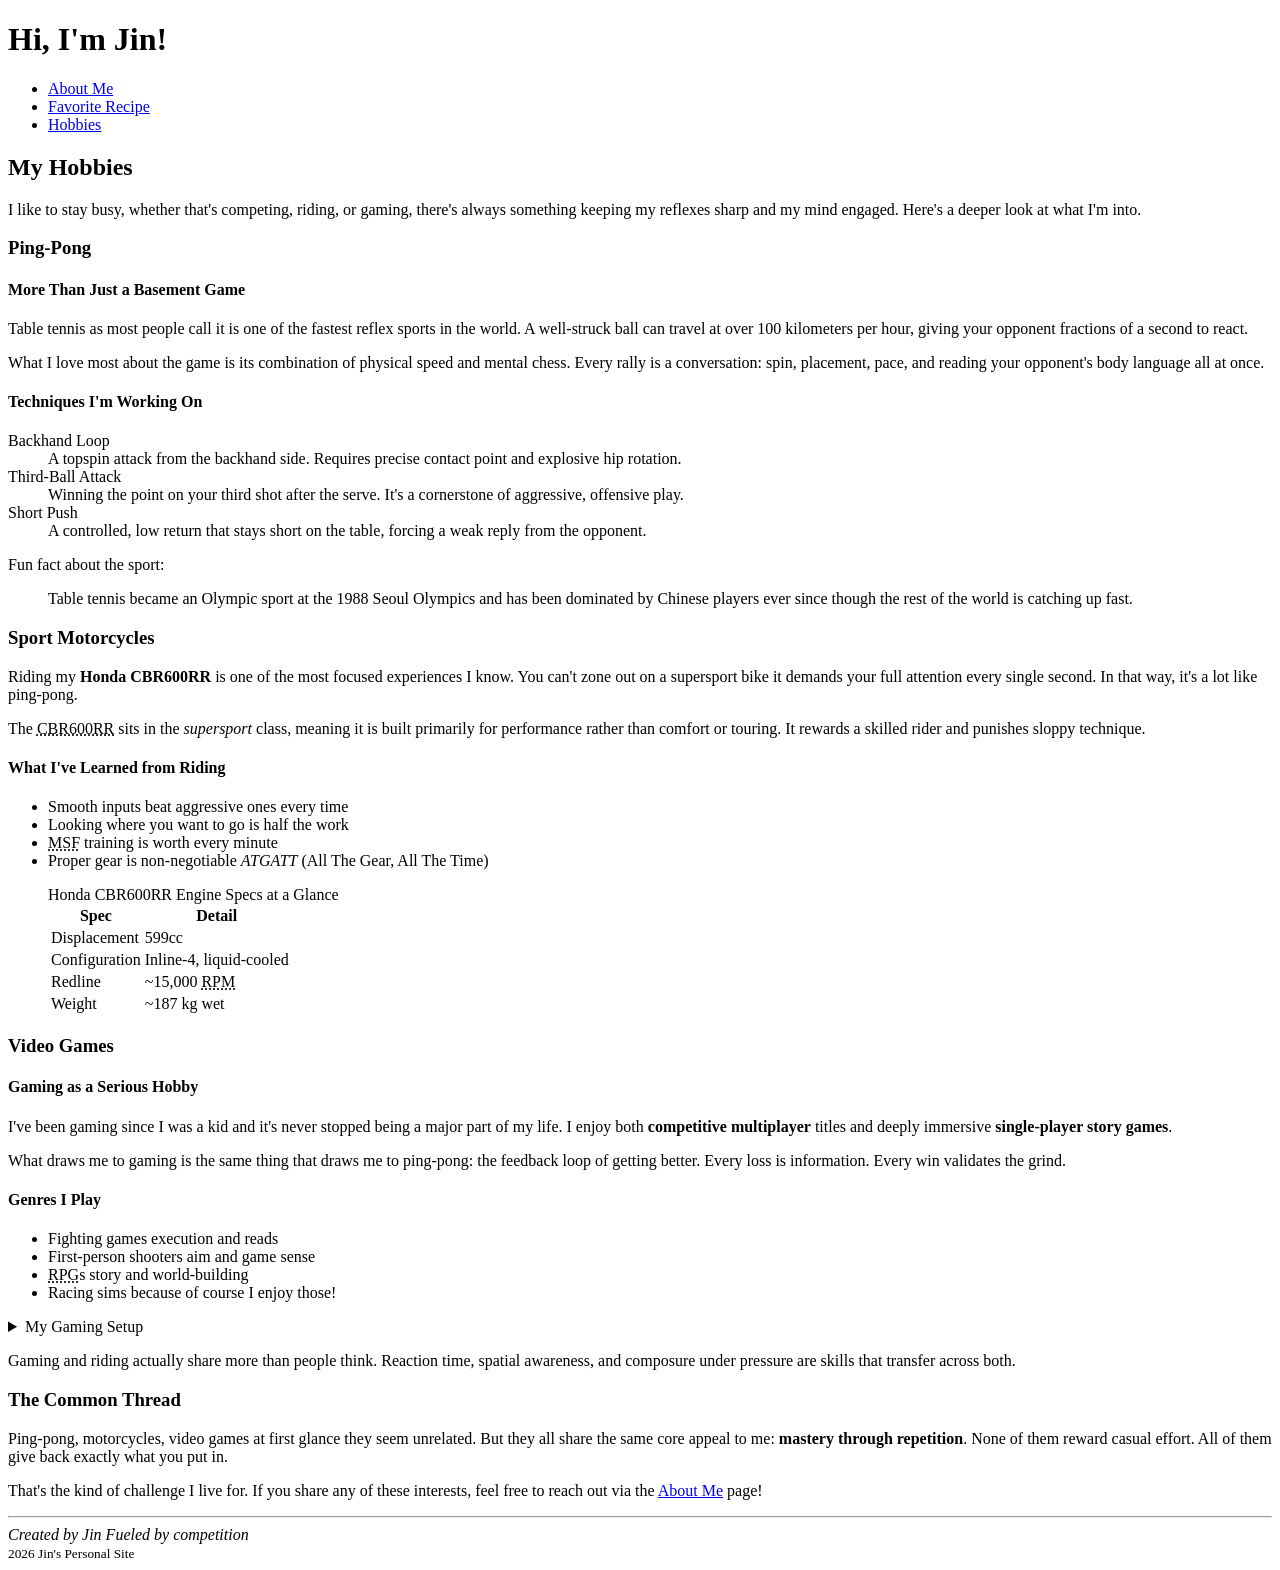
==== hobbies.html @ 7e696fa6 "add html" ====
<!DOCTYPE html>
<html lang="en">
  <head>
    <meta charset="UTF-8" />
    <meta name="viewport" content="width=device-width, initial-scale=1.0" />
    <title>Hobbies | Personal Site</title>
  </head>
  <body>
    <header>
      <h1>Hi, I'm Jin!</h1>
      <nav>
        <ul>
          <li><a href="index.html">About Me</a></li>
          <li><a href="recipe.html">Favorite Recipe</a></li>
          <li><a href="hobbies.html">Hobbies</a></li>
        </ul>
      </nav>
    </header>

    <main>
      <h2>My Hobbies</h2>
      <p>
        I like to stay busy, whether that's competing, riding, or
        gaming, there's always something keeping my reflexes sharp and my
        mind engaged. Here's a deeper look at what I'm into.
      </p>

      <section>
        <h3>Ping-Pong</h3>
        <article>
          <h4>More Than Just a Basement Game</h4>
          <p>
            Table tennis as most people call it
            is one of the fastest reflex sports in the world. A
            well-struck ball can travel at over
            100 kilometers per hour, giving your opponent
            fractions of a second to react.
          </p>
          <p>
            What I love most about the game is its combination of
            physical speed and mental chess. Every rally is a
            conversation: spin, placement, pace, and reading your opponent's
            body language all at once.
          </p>

          <h4>Techniques I'm Working On</h4>
          <dl>
            <dt>Backhand Loop</dt>
            <dd>
              A topspin attack from the backhand side. Requires precise
              contact point and explosive hip rotation.
            </dd>
            <dt>Third-Ball Attack</dt>
            <dd>
              Winning the point on your third shot after the serve. It's a
              cornerstone of aggressive, offensive play.
            </dd>
            <dt>Short Push</dt>
            <dd>
              A controlled, low return that stays short on the table, forcing
              a weak reply from the opponent.
            </dd>
          </dl>

          <p>Fun fact about the sport:</p>
          <blockquote>
            <p>
              Table tennis became an Olympic sport at the
              <time datetime="1988">1988</time> Seoul Olympics and has been
              dominated by Chinese players ever since  though the rest
              of the world is catching up fast.
            </p>
          </blockquote>
        </article>
      </section>

      <section>
        <h3>Sport Motorcycles</h3>
        <article>
          <p>
            Riding my <strong>Honda CBR600RR</strong> is one of the most
            focused experiences I know. You can't zone out on a supersport
            bike  it demands your full attention every single second.
            In that way, it's a lot like ping-pong.
          </p>
          <p>
            The <abbr title="Honda CBR600RR">CBR600RR</abbr> sits in the
            <dfn>supersport</dfn> class, meaning it is built primarily for
            performance rather than comfort or touring. It rewards a skilled
            rider and punishes sloppy technique.
          </p>

          <h4>What I've Learned from Riding</h4>
          <ul>
            <li>Smooth inputs beat aggressive ones every time</li>
            <li>Looking where you want to go is half the work</li>
            <li><abbr title="Motorcycle Safety Foundation">MSF</abbr> training is worth every minute</li>
            <li>Proper gear is non-negotiable  <em>ATGATT</em> (All The Gear, All The Time)</li>
          </ul>

          <figure>
            <figcaption>Honda CBR600RR Engine Specs at a Glance</figcaption>
            <table>
              <thead>
                <tr>
                  <th>Spec</th>
                  <th>Detail</th>
                </tr>
              </thead>
              <tbody>
                <tr>
                  <td>Displacement</td>
                  <td>599cc</td>
                </tr>
                <tr>
                  <td>Configuration</td>
                  <td>Inline-4, liquid-cooled</td>
                </tr>
                <tr>
                  <td>Redline</td>
                  <td>~15,000 <abbr title="Revolutions per minute">RPM</abbr></td>
                </tr>
                <tr>
                  <td>Weight</td>
                  <td>~187 kg wet</td>
                </tr>
              </tbody>
            </table>
          </figure>
        </article>
      </section>

      <section>
        <h3>Video Games</h3>
        <article>
          <h4>Gaming as a Serious Hobby</h4>
          <p>
            I've been gaming since I was a kid and it's never stopped being
            a major part of my life. I enjoy both
            <strong>competitive multiplayer</strong> titles and deeply
            immersive <strong>single-player story games</strong>.
          </p>
          <p>
            What draws me to gaming is the same thing that draws me to
            ping-pong: the feedback loop of getting better. Every loss is
            information. Every win validates the grind.
          </p>

          <h4>Genres I Play</h4>
          <ul>
            <li>Fighting games  execution and reads</li>
            <li>First-person shooters  aim and game sense</li>
            <li><abbr title="Role-Playing Games">RPG</abbr>s  story and world-building</li>
            <li>Racing sims  because of course I enjoy those!</li>
          </ul>

          <details>
            <summary>My Gaming Setup</summary>
            <ul>
              <li>High refresh-rate monitor for competitive play</li>
              <li>Mechanical keyboard with tactile switches</li>
              <li>Lightweight gaming mouse for fast tracking</li>
              <li>Noise-canceling headset for immersion</li>
            </ul>
          </details>

          <p>
            Gaming and riding actually share more than people think.
            Reaction time, spatial awareness, and composure under
            pressure are skills that transfer across both.
          </p>
        </article>
      </section>

      <section>
        <h3>The Common Thread</h3>
        <p>
          Ping-pong, motorcycles, video games  at first glance they
          seem unrelated. But they all share the same core appeal to me:
          <strong>mastery through repetition</strong>. None of them reward
          casual effort. All of them give back exactly what you put in.
        </p>
        <p>
          That's the kind of challenge I live for. If you share any of these
          interests, feel free to reach out via the
          <a href="index.html">About Me</a> page!
        </p>
      </section>
    </main>

    <footer>
      <hr />
      <address>
        Created by Jin  Fueled by competition 
      
      </address>
      <small>2026 Jin's Personal Site</small>
    </footer>
  </body>
</html>
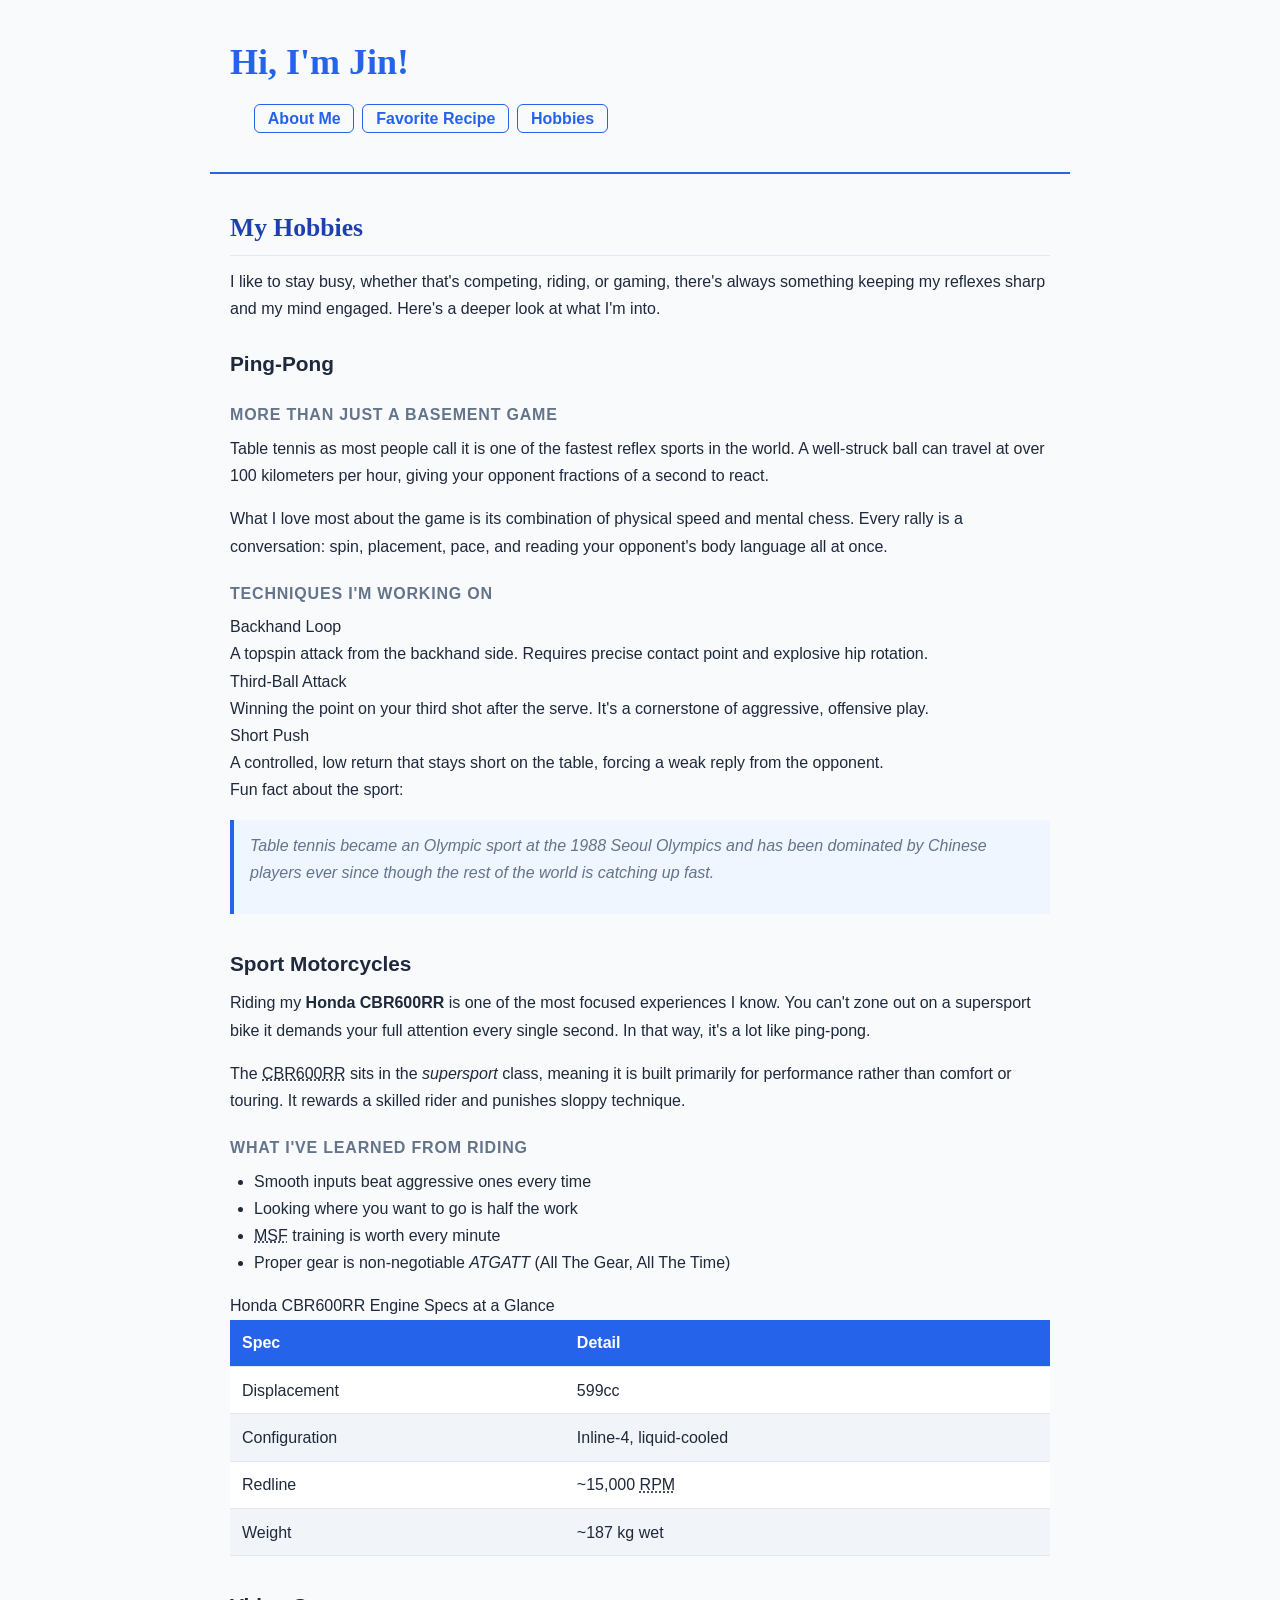
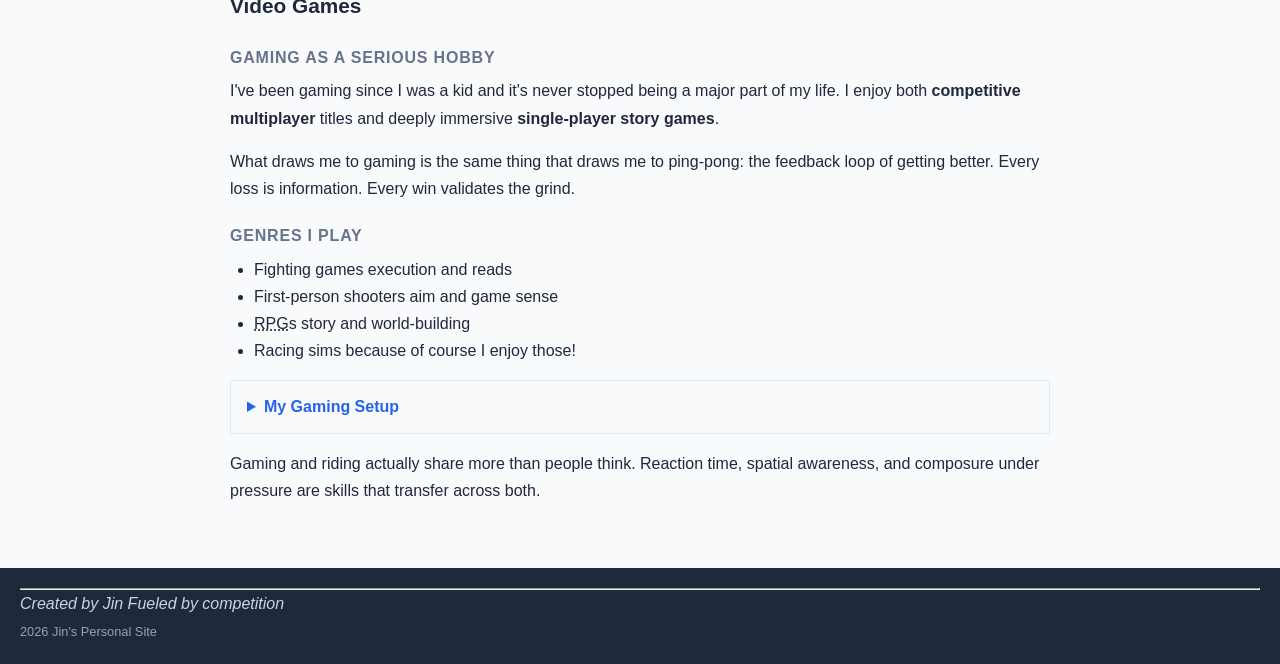
==== commit d5985f94: "adding styles.css" ====
--- a/hobbies.html
+++ b/hobbies.html
@@ -4,6 +4,7 @@
     <meta charset="UTF-8" />
     <meta name="viewport" content="width=device-width, initial-scale=1.0" />
     <title>Hobbies | Personal Site</title>
+    <link rel="stylesheet" href="styles.css" />
   </head>
   <body>
     <header>
@@ -171,21 +172,6 @@
           </p>
         </article>
       </section>
-
-      <section>
-        <h3>The Common Thread</h3>
-        <p>
-          Ping-pong, motorcycles, video games  at first glance they
-          seem unrelated. But they all share the same core appeal to me:
-          <strong>mastery through repetition</strong>. None of them reward
-          casual effort. All of them give back exactly what you put in.
-        </p>
-        <p>
-          That's the kind of challenge I live for. If you share any of these
-          interests, feel free to reach out via the
-          <a href="index.html">About Me</a> page!
-        </p>
-      </section>
     </main>
 
     <footer>
--- a/styles.css
+++ b/styles.css
@@ -0,0 +1,198 @@
+* {
+  box-sizing: border-box;
+  margin: 0;
+  padding: 0;
+}
+
+body {
+  font-family: "Trebuchet MS", Helvetica, sans-serif;
+  font-size: 1rem;
+  line-height: 1.7;
+  color: #1e293b;
+  background-color: #f8fafc;
+  min-height: 100vh;
+  display: flex;
+  flex-direction: column;
+}
+
+header, main, aside, footer {
+  width: 100%;
+  max-width: 860px;
+  margin-left: auto;
+  margin-right: auto;
+  padding-left: 1.25rem;
+  padding-right: 1.25rem;
+}
+
+header {
+  padding-top: 2rem;
+  padding-bottom: 1.5rem;
+  border-bottom: 2px solid #2563eb;
+}
+
+header h1 {
+  font-family: Georgia, serif;
+  font-size: 2.25rem;
+  color: #2563eb;
+  margin-bottom: 0.75rem;
+}
+
+nav ul {
+  list-style: none;
+  display: flex;
+  flex-wrap: wrap;
+  gap: 0.5rem;
+}
+
+nav ul li a {
+  text-decoration: none;
+  color: #2563eb;
+  font-weight: bold;
+  padding: 0.3rem 0.8rem;
+  border: 1px solid #2563eb;
+  border-radius: 6px;
+}
+
+nav ul li a:hover {
+  background-color: #2563eb;
+  color: #ffffff;
+}
+
+main {
+  flex: 1;
+  padding-top: 2rem;
+  padding-bottom: 2rem;
+}
+
+h2 {
+  font-family: Georgia, serif;
+  font-size: 1.6rem;
+  color: #1e40af;
+  margin-bottom: 0.75rem;
+  border-bottom: 1px solid #e2e8f0;
+  padding-bottom: 0.3rem;
+}
+
+h3 {
+  font-size: 1.3rem;
+  color: #1e293b;
+  margin-top: 1.5rem;
+  margin-bottom: 0.5rem;
+}
+
+h4 {
+  font-size: 1rem;
+  color: #64748b;
+  margin-top: 1.25rem;
+  margin-bottom: 0.4rem;
+  text-transform: uppercase;
+  letter-spacing: 0.05em;
+}
+
+p {
+  margin-bottom: 1rem;
+}
+
+section {
+  margin-bottom: 2rem;
+}
+
+ul, ol {
+  padding-left: 1.5rem;
+  margin-bottom: 1rem;
+}
+
+table {
+  width: 100%;
+  border-collapse: collapse;
+  margin-bottom: 1.25rem;
+  background-color: #ffffff;
+  overflow: hidden;
+}
+
+thead {
+  background-color: #2563eb;
+  color: #ffffff;
+}
+
+th, td {
+  padding: 0.6rem 0.75rem;
+  text-align: left;
+  border-bottom: 1px solid #e2e8f0;
+}
+
+tbody tr:nth-child(even) {
+  background-color: #f1f5f9;
+}
+
+
+blockquote {
+  border-left: 4px solid #2563eb;
+  padding: 0.75rem 1rem;
+  margin: 1rem 0;
+  background-color: #eff6ff;
+  font-style: italic;
+  color: #64748b;
+}
+
+details {
+  border: 1px solid #e2e8f0;
+  padding: 0.75rem 1rem;
+  margin-bottom: 1rem;
+}
+
+summary {
+  cursor: pointer;
+  font-weight: bold;
+  color: #2563eb;
+}
+
+mark {
+  background-color: #fef9c3;
+}
+
+abbr {
+  text-decoration: underline dotted;
+  cursor: help;
+}
+
+
+aside {
+  background-color: #eff6ff;
+  border: 1px solid #bfdbfe;
+  padding: 1rem 1.25rem;
+  margin-bottom: 1.5rem;
+}
+
+
+footer {
+  background-color: #1e293b;
+  color: #cbd5e1;
+  padding-top: 1.25rem;
+  padding-bottom: 1.25rem;
+  max-width: 100%;
+}
+
+small {
+  font-size: 0.8rem;
+  opacity: 0.7;
+}
+
+
+@media (max-width: 640px) {
+  header h1 {
+    font-size: 1.6rem;
+  }
+
+  nav ul {
+    flex-direction: column;
+  }
+
+  h2 {
+    font-size: 1.3rem;
+  }
+
+  body {
+    font-size: 0.95rem;
+  }
+}
